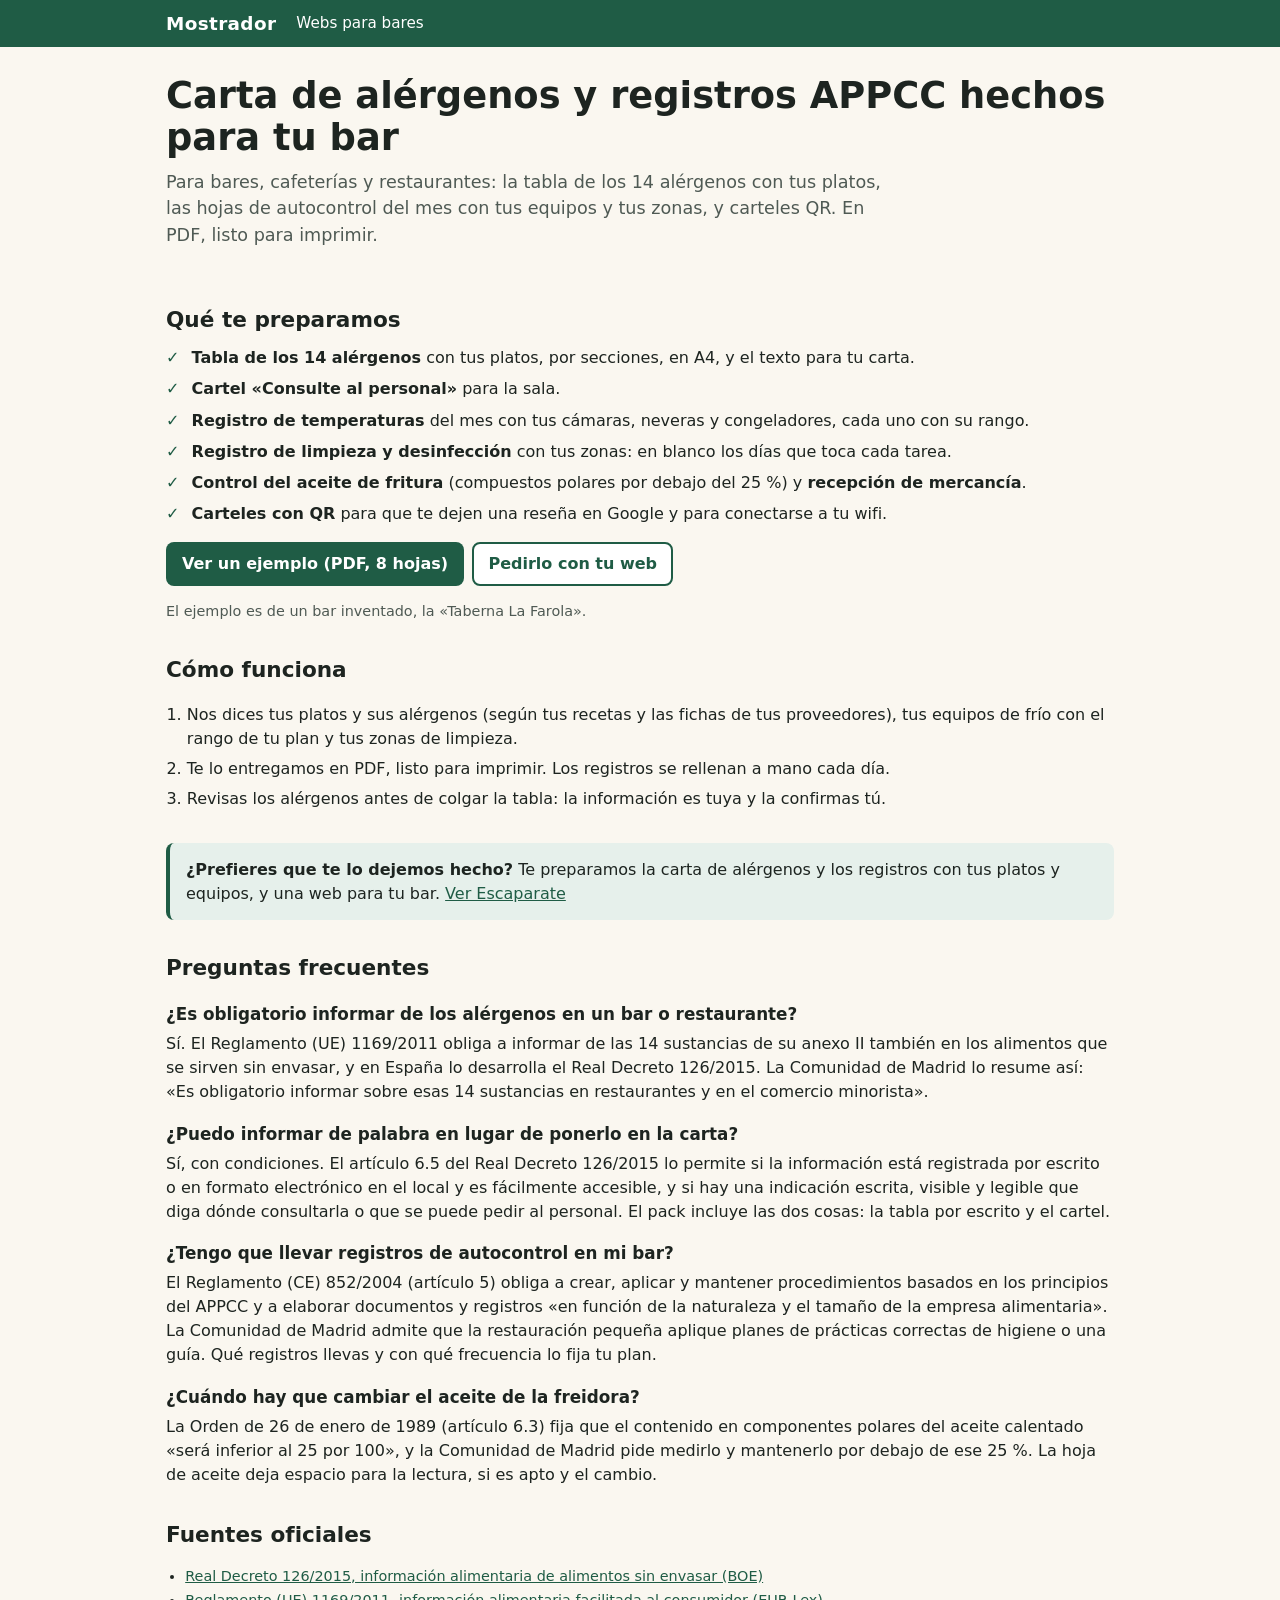
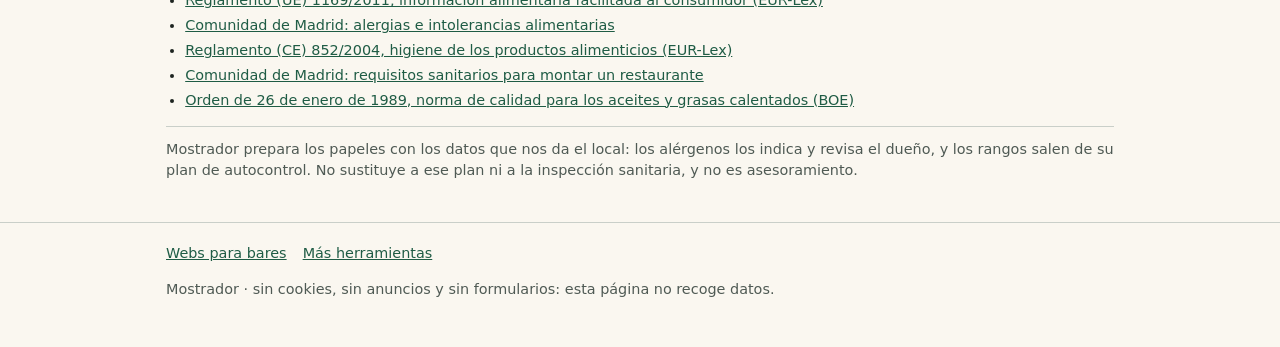
==== index.html @ e38d61e8 "Mostrador: portada pública" ====
<!doctype html>
<html lang="es"><head><meta charset="utf-8"><meta http-equiv="Content-Security-Policy" content="default-src 'none'; script-src 'self'; style-src 'self'; img-src 'self' data:; base-uri 'none'; form-action 'none'"><meta name="viewport" content="width=device-width,initial-scale=1"><meta name="robots" content="index,follow"><meta name="google-site-verification" content="yU-MmDAEv0MF0oqv6WEPJR-Wn4J0yyzl8J-dgcel0is">
<title>Carta de alérgenos y registros APPCC hechos para tu bar | Mostrador</title>
<meta name="description" content="Te preparamos con tus platos y tus equipos la tabla de los 14 alérgenos, los registros APPCC del mes y carteles QR de reseñas y wifi, listos para imprimir.">
<link rel="canonical" href="https://paniset.github.io/mostrador/"><meta property="og:type" content="website"><meta property="og:title" content="Carta de alérgenos y registros APPCC hechos para tu bar"><meta property="og:description" content="Te preparamos con tus platos y tus equipos la tabla de los 14 alérgenos, los registros APPCC del mes y carteles QR de reseñas y wifi, listos para imprimir."><meta property="og:url" content="https://paniset.github.io/mostrador/"><meta property="og:locale" content="es_ES"><meta property="og:site_name" content="Mostrador"><link rel="icon" href="./favicon.svg" type="image/svg+xml"><link rel="stylesheet" href="./estilo.css">
<script type="application/ld+json">{"@context":"https://schema.org","@type":"Service","name":"Pack Mostrador","serviceType":"Carta de alérgenos y registros de autocontrol para hostelería","areaServed":"Madrid","inLanguage":"es-ES","url":"https://paniset.github.io/mostrador/"}</script><script type="application/ld+json">{"@context":"https://schema.org","@type":"FAQPage","mainEntity":[{"@type":"Question","name":"¿Es obligatorio informar de los alérgenos en un bar o restaurante?","acceptedAnswer":{"@type":"Answer","text":"Sí. El Reglamento (UE) 1169/2011 obliga a informar de las 14 sustancias de su anexo II también en los alimentos que se sirven sin envasar, y en España lo desarrolla el Real Decreto 126/2015. La Comunidad de Madrid lo resume así: «Es obligatorio informar sobre esas 14 sustancias en restaurantes y en el comercio minorista»."}},{"@type":"Question","name":"¿Puedo informar de palabra en lugar de ponerlo en la carta?","acceptedAnswer":{"@type":"Answer","text":"Sí, con condiciones. El artículo 6.5 del Real Decreto 126/2015 lo permite si la información está registrada por escrito o en formato electrónico en el local y es fácilmente accesible, y si hay una indicación escrita, visible y legible que diga dónde consultarla o que se puede pedir al personal. El pack incluye las dos cosas: la tabla por escrito y el cartel."}},{"@type":"Question","name":"¿Tengo que llevar registros de autocontrol en mi bar?","acceptedAnswer":{"@type":"Answer","text":"El Reglamento (CE) 852/2004 (artículo 5) obliga a crear, aplicar y mantener procedimientos basados en los principios del APPCC y a elaborar documentos y registros «en función de la naturaleza y el tamaño de la empresa alimentaria». La Comunidad de Madrid admite que la restauración pequeña aplique planes de prácticas correctas de higiene o una guía. Qué registros llevas y con qué frecuencia lo fija tu plan."}},{"@type":"Question","name":"¿Cuándo hay que cambiar el aceite de la freidora?","acceptedAnswer":{"@type":"Answer","text":"La Orden de 26 de enero de 1989 (artículo 6.3) fija que el contenido en componentes polares del aceite calentado «será inferior al 25 por 100», y la Comunidad de Madrid pide medirlo y mantenerlo por debajo de ese 25 %. La hoja de aceite deja espacio para la lectura, si es apto y el cambio."}}]}</script><script type="application/ld+json">{"@context":"https://schema.org","@type":"WebSite","name":"Mostrador","url":"https://paniset.github.io/mostrador/","inLanguage":"es-ES","description":"Te preparamos con tus platos y tus equipos la tabla de los 14 alérgenos, los registros APPCC del mes y carteles QR de reseñas y wifi, listos para imprimir."}</script></head>
<body>
<a class="salto" href="#contenido">Saltar al contenido</a>
<header class="barra"><div class="env"><a class="marca" href="./">Mostrador</a><nav aria-label="Herramientas"><a href="https://paniset.github.io/escaparate/">Webs para bares</a></nav></div></header>
<main id="contenido" class="env">
<div class="cabecera"><h1>Carta de alérgenos y registros APPCC hechos para tu bar</h1><p class="lead">Para bares, cafeterías y restaurantes: la tabla de los 14 alérgenos con tus platos, las hojas de autocontrol del mes con tus equipos y tus zonas, y carteles QR. En PDF, listo para imprimir.</p></div>
<section aria-labelledby="t-incluye"><h2 id="t-incluye">Qué te preparamos</h2>
<ul class="check">
<li><strong>Tabla de los 14 alérgenos</strong> con tus platos, por secciones, en A4, y el texto para tu carta.</li>
<li><strong>Cartel «Consulte al personal»</strong> para la sala.</li>
<li><strong>Registro de temperaturas</strong> del mes con tus cámaras, neveras y congeladores, cada uno con su rango.</li>
<li><strong>Registro de limpieza y desinfección</strong> con tus zonas: en blanco los días que toca cada tarea.</li>
<li><strong>Control del aceite de fritura</strong> (compuestos polares por debajo del 25 %) y <strong>recepción de mercancía</strong>.</li>
<li><strong>Carteles con QR</strong> para que te dejen una reseña en Google y para conectarse a tu wifi.</li>
</ul>
<p class="acciones"><a class="btn" href="ejemplo-pack-mostrador.pdf">Ver un ejemplo (PDF, 8 hojas)</a><a class="btn sec" href="https://paniset.github.io/escaparate/">Pedirlo con tu web</a></p>
<p class="info">El ejemplo es de un bar inventado, la «Taberna La Farola».</p></section>
<section aria-labelledby="t-como"><h2 id="t-como">Cómo funciona</h2>
<ol class="pasos">
<li>Nos dices tus platos y sus alérgenos (según tus recetas y las fichas de tus proveedores), tus equipos de frío con el rango de tu plan y tus zonas de limpieza.</li>
<li>Te lo entregamos en PDF, listo para imprimir. Los registros se rellenan a mano cada día.</li>
<li>Revisas los alérgenos antes de colgar la tabla: la información es tuya y la confirmas tú.</li>
</ol></section>

<aside class="encargo no-imprimir" aria-label="Servicio"><p><strong>¿Prefieres que te lo dejemos hecho?</strong> Te preparamos la carta de alérgenos y los registros con tus platos y equipos, y una web para tu bar. <a href="https://paniset.github.io/escaparate/">Ver Escaparate</a></p></aside>
<section class="faq" aria-labelledby="faq-t"><h2 id="faq-t">Preguntas frecuentes</h2><h3>¿Es obligatorio informar de los alérgenos en un bar o restaurante?</h3><p>Sí. El Reglamento (UE) 1169/2011 obliga a informar de las 14 sustancias de su anexo II también en los alimentos que se sirven sin envasar, y en España lo desarrolla el Real Decreto 126/2015. La Comunidad de Madrid lo resume así: «Es obligatorio informar sobre esas 14 sustancias en restaurantes y en el comercio minorista».</p><h3>¿Puedo informar de palabra en lugar de ponerlo en la carta?</h3><p>Sí, con condiciones. El artículo 6.5 del Real Decreto 126/2015 lo permite si la información está registrada por escrito o en formato electrónico en el local y es fácilmente accesible, y si hay una indicación escrita, visible y legible que diga dónde consultarla o que se puede pedir al personal. El pack incluye las dos cosas: la tabla por escrito y el cartel.</p><h3>¿Tengo que llevar registros de autocontrol en mi bar?</h3><p>El Reglamento (CE) 852/2004 (artículo 5) obliga a crear, aplicar y mantener procedimientos basados en los principios del APPCC y a elaborar documentos y registros «en función de la naturaleza y el tamaño de la empresa alimentaria». La Comunidad de Madrid admite que la restauración pequeña aplique planes de prácticas correctas de higiene o una guía. Qué registros llevas y con qué frecuencia lo fija tu plan.</p><h3>¿Cuándo hay que cambiar el aceite de la freidora?</h3><p>La Orden de 26 de enero de 1989 (artículo 6.3) fija que el contenido en componentes polares del aceite calentado «será inferior al 25 por 100», y la Comunidad de Madrid pide medirlo y mantenerlo por debajo de ese 25 %. La hoja de aceite deja espacio para la lectura, si es apto y el cambio.</p></section>
<section aria-labelledby="fuentes-t"><h2 id="fuentes-t">Fuentes oficiales</h2><ul class="fuentes"><li><a href="https://www.boe.es/buscar/act.php?id=BOE-A-2015-2293" rel="noopener">Real Decreto 126/2015, información alimentaria de alimentos sin envasar (BOE)</a></li><li><a href="https://eur-lex.europa.eu/legal-content/ES/TXT/?uri=CELEX:32011R1169" rel="noopener">Reglamento (UE) 1169/2011, información alimentaria facilitada al consumidor (EUR-Lex)</a></li><li><a href="https://www.comunidad.madrid/servicios/salud/alergias-e-intolerancias-alimentarias" rel="noopener">Comunidad de Madrid: alergias e intolerancias alimentarias</a></li><li><a href="https://eur-lex.europa.eu/legal-content/ES/TXT/?uri=CELEX:32004R0852" rel="noopener">Reglamento (CE) 852/2004, higiene de los productos alimenticios (EUR-Lex)</a></li><li><a href="https://www.comunidad.madrid/salud/quiero-montar-restaurante-requisitos-sanitarios-debo-cumplir" rel="noopener">Comunidad de Madrid: requisitos sanitarios para montar un restaurante</a></li><li><a href="https://www.boe.es/buscar/act.php?id=BOE-A-1989-2265" rel="noopener">Orden de 26 de enero de 1989, norma de calidad para los aceites y grasas calentados (BOE)</a></li></ul></section>
<p class="aviso-legal">Mostrador prepara los papeles con los datos que nos da el local: los alérgenos los indica y revisa el dueño, y los rangos salen de su plan de autocontrol. No sustituye a ese plan ni a la inspección sanitaria, y no es asesoramiento.</p>
</main>
<footer class="pie"><div class="env"><nav aria-label="Pie"><a href="https://paniset.github.io/escaparate/">Webs para bares</a><a href="https://paniset.github.io/">Más herramientas</a></nav>
<p>Mostrador · sin cookies, sin anuncios y sin formularios: esta página no recoge datos.</p></div></footer>
</body></html>
---- estilo.css ----
:root {
  --tinta: #1d2420;
  --suave: #4f5a54;
  --verde: #1f5c45;
  --verde-claro: #e6f0eb;
  --crema: #faf7f0;
  --linea: #c9cfc9;
  --mostaza: #f2c14e;
  --rojo: #9b2c2c;
  font-family: system-ui, -apple-system, "Segoe UI", Roboto, sans-serif;
  color: var(--tinta);
  background: var(--crema);
  line-height: 1.5;
}
*, *::before, *::after { box-sizing: border-box; }
body { margin: 0; }
img, svg { max-width: 100%; }
a { color: var(--verde); }
a:focus-visible, button:focus-visible, input:focus-visible, select:focus-visible, summary:focus-visible, textarea:focus-visible { outline: 3px solid var(--mostaza); outline-offset: 2px; }
.salto { position: absolute; left: -999px; top: 0; background: #fff; padding: .5rem 1rem; z-index: 9; }
.salto:focus { left: .5rem; }
.env { max-width: 980px; margin: 0 auto; padding: 0 1rem; }

.barra { background: var(--verde); color: #fff; }
.barra .env { display: flex; flex-wrap: wrap; align-items: center; gap: .25rem 1.25rem; padding-top: .6rem; padding-bottom: .6rem; }
.marca { color: #fff; font-weight: 800; font-size: 1.15rem; text-decoration: none; letter-spacing: .02em; }
.barra nav { display: flex; flex-wrap: wrap; gap: .25rem 1rem; }
.barra nav a { color: #fff; text-decoration: none; font-size: .95rem; }
.barra nav a[aria-current="page"] { text-decoration: underline; text-underline-offset: 4px; }

.cabecera { padding: 1.75rem 0 .5rem; }
h1 { font-size: clamp(1.6rem, 4.5vw, 2.3rem); line-height: 1.15; margin: 0 0 .6rem; }
h2 { font-size: 1.35rem; margin: 2rem 0 .6rem; }
.lead { font-size: 1.1rem; color: var(--suave); max-width: 46rem; margin: 0 0 1rem; }
.mini { font-size: .9rem; color: var(--suave); margin: .5rem 0 .25rem; }

.tarjetas { display: grid; grid-template-columns: repeat(auto-fit, minmax(240px, 1fr)); gap: 1rem; margin: 1.25rem 0; }
.tarjeta { display: block; background: #fff; border: 1px solid var(--linea); border-radius: 12px; padding: 1.1rem; text-decoration: none; color: var(--tinta); }
.tarjeta:hover { border-color: var(--verde); }
.tarjeta strong { display: block; font-size: 1.1rem; color: var(--verde); margin-bottom: .3rem; }

.panel { background: #fff; border: 1px solid var(--linea); border-radius: 12px; padding: 1rem; margin: 1rem 0; }
.panel > h2:first-child { margin-top: 0; }
label { display: block; font-weight: 600; font-size: .95rem; }
input[type=text], input[type=month], input[type=password], select, textarea {
  display: block; width: 100%; margin-top: .25rem; padding: .55rem .6rem; font: inherit; font-weight: 400;
  border: 1px solid #8a948e; border-radius: 8px; background: #fff; color: var(--tinta); min-width: 0;
}
textarea { min-height: 9rem; resize: vertical; }
.fila2 { display: grid; grid-template-columns: 1fr 1fr; gap: .75rem; }
.campos { display: grid; gap: .75rem; }
fieldset { border: 1px solid var(--linea); border-radius: 10px; padding: .75rem; margin: 0 0 .75rem; min-width: 0; }
legend { font-weight: 700; padding: 0 .3rem; }
.fila-equipo, .fila-zona { display: grid; grid-template-columns: 2fr 1fr 1fr; gap: .5rem .75rem; align-items: end; }
.fila-zona { grid-template-columns: 2fr 1fr 1fr; }
.fila-equipo .ancho, .fila-zona .ancho { grid-column: span 1; }
.fila-equipo .btn-quitar, .fila-zona .btn-quitar { grid-column: 1 / -1; justify-self: start; }
.opciones { display: flex; flex-wrap: wrap; gap: .5rem 1.25rem; }
.chk { display: flex; align-items: center; gap: .4rem; font-weight: 400; cursor: pointer; }
.chk input { width: 1.15rem; height: 1.15rem; margin: 0; flex: none; }
.alergenos-check { display: grid; grid-template-columns: repeat(auto-fill, minmax(165px, 1fr)); gap: .3rem .75rem; }
.abbr { display: inline-block; min-width: 2.6em; text-align: center; font-size: .72rem; font-weight: 800; letter-spacing: .03em; background: var(--verde-claro); color: var(--verde); border-radius: 4px; padding: .05rem .2rem; }
details.trazas { margin: .6rem 0; }
details.trazas summary { cursor: pointer; color: var(--verde); font-weight: 600; }
details.trazas .alergenos-check { margin-top: .4rem; }

button, .btn { font: inherit; font-weight: 700; border: 0; border-radius: 8px; padding: .6rem 1rem; cursor: pointer; background: var(--verde); color: #fff; text-decoration: none; display: inline-block; }
button.sec, .btn.sec { background: #fff; color: var(--verde); border: 2px solid var(--verde); padding: .5rem .9rem; }
button:disabled { opacity: .5; cursor: not-allowed; }
.btn-quitar { background: transparent; color: var(--rojo); border: 1px solid var(--rojo); font-weight: 600; padding: .35rem .7rem; font-size: .9rem; }
.acciones { display: flex; flex-wrap: wrap; gap: .5rem; margin: .75rem 0; }
.errores { color: var(--rojo); margin: .5rem 0; padding-left: 1.2rem; }
.mensaje { color: var(--rojo); min-height: 1.5em; margin: .25rem 0; }
.info { color: var(--suave); font-size: .9rem; overflow-wrap: anywhere; }
.privacidad { font-size: .9rem; color: var(--suave); }

.vista { margin: 1.5rem 0; }
.vista > h2 { margin-bottom: .25rem; }
#hojas { display: grid; gap: 1.25rem; }
#hojas > * { min-width: 0; }
.vacio { color: var(--suave); font-style: italic; }
.desliza { overflow-x: auto; }

/* Hojas A4 (en pantalla, fluidas) */
.hoja { background: #fff; border: 1px solid var(--linea); box-shadow: 0 2px 8px rgba(0,0,0,.06); padding: 1rem; max-width: 210mm; width: 100%; margin: 0 auto; color: #000; }
.hoja.apaisada { max-width: 297mm; }
.hoja-cab { border-bottom: 2px solid #000; margin-bottom: .6rem; padding-bottom: .3rem; }
.hoja-cab h3 { margin: 0; font-size: 1.15rem; }
.hoja-cab p { margin: .15rem 0 0; display: flex; flex-wrap: wrap; justify-content: space-between; gap: .5rem; font-weight: 600; }
.nota-hoja, .pie-hoja, .leyenda { font-size: .8rem; margin: .5rem 0 0; }
.leyenda-lista { font-size: .72rem; columns: 2; column-gap: 1.25rem; margin: .4rem 0 0; padding-left: 1rem; }

table { border-collapse: collapse; width: 100%; }
.reg th, .reg td, .tabla-al th, .tabla-al td { border: 1px solid #555; padding: .15rem .25rem; font-size: .75rem; text-align: center; }
.reg thead th, .tabla-al thead th { background: #eef1ee; }
.reg tbody th { text-align: left; white-space: nowrap; font-weight: 600; }
.reg td { height: 1.45rem; }
.reg tr.domingo th, .reg tr.domingo td { background: #f4f4f4; }
.col-inc { width: 26%; }
.col-firma { width: 10%; }
.reg-limp .col-zona { text-align: left; min-width: 9rem; }
.reg-limp .col-frec { font-size: .65rem; min-width: 4.5rem; }
.reg-limp .col-dia { font-size: .6rem; padding: .1rem 0; min-width: 1.3rem; }
.reg-limp td.no-toca { background: #dcdcdc; }
.reg-limp td.toca { background: #fff; }
.reg-blanco { table-layout: fixed; }
.reg-blanco td { height: 1.9rem; }
.w6 { width: 6%; } .w8 { width: 8%; } .w10 { width: 10%; } .w12 { width: 12%; } .w14 { width: 14%; } .w16 { width: 16%; } .w18 { width: 18%; } .w32 { width: 32%; }

.tabla-al .col-plato { text-align: left; min-width: 9rem; }
.tabla-al thead .col-al { vertical-align: bottom; padding: .2rem .1rem; width: 2.2rem; }
.tabla-al .vertical { display: block; writing-mode: vertical-rl; transform: rotate(180deg); margin: 0 auto .25rem; font-weight: 600; font-size: .72rem; white-space: nowrap; }
.tabla-al thead .abbr { min-width: 0; font-size: .6rem; }
.tabla-al td.si { font-size: 1rem; font-weight: 800; }
.tabla-al td.trz { font-weight: 800; color: #444; }
.tabla-al tr.seccion th { background: #f5f5f5; text-align: left; font-size: .8rem; text-transform: uppercase; letter-spacing: .04em; }
.tabla-al tbody tr:nth-child(even) td { background: #fafafa; }

.cartel-aviso, .cartel-qr { text-align: center; }
.cartel-aviso { padding: 3rem 1.5rem; }
.cartel-titulo { font-size: clamp(1.3rem, 5vw, 2.1rem); font-weight: 800; margin: 0 0 1rem; line-height: 1.2; }
.cartel-texto { font-size: clamp(1.1rem, 4vw, 1.6rem); margin: 0 0 1rem; }
.cartel-sub { font-size: 1rem; margin: .75rem 0; }
.cartel-local { font-weight: 700; font-size: 1.1rem; margin: 1.25rem 0 0; }
.cartel-datos { font-size: 1.1rem; font-family: ui-monospace, Consolas, monospace; overflow-wrap: anywhere; }
.tarjeta-qr { padding: 1rem; }
.qr { display: block; width: min(100%, 320px); height: auto; margin: 0 auto; }
.cartel-qr.mesa { display: grid; grid-template-columns: 1fr 1fr; gap: 0; padding: 0; }
.cartel-qr.mesa .tarjeta-qr { border: 1px dashed #999; padding: .75rem .5rem; }
.cartel-qr.mesa .cartel-titulo { font-size: 1rem; margin-bottom: .5rem; }
.cartel-qr.mesa .qr { width: min(100%, 150px); }
.cartel-qr.mesa .cartel-sub, .cartel-qr.mesa .cartel-datos, .cartel-qr.mesa .cartel-local { font-size: .78rem; margin: .4rem 0 0; }

.texto-carta { margin-top: 1rem; }

.encargo { background: var(--verde-claro); border-left: 4px solid var(--verde); border-radius: 8px; padding: .9rem 1rem; margin: 2rem 0; }
.encargo p { margin: 0; }
.aviso-legal { font-size: .9rem; color: var(--suave); border-top: 1px solid var(--linea); padding-top: .75rem; }
.faq h3 { font-size: 1.05rem; margin: 1.1rem 0 .3rem; }
.faq p { margin: 0 0 .5rem; }
.fuentes { font-size: .9rem; padding-left: 1.2rem; }
.fuentes li { margin: .2rem 0; overflow-wrap: anywhere; }
.pie { border-top: 1px solid var(--linea); margin-top: 2.5rem; padding: 1.25rem 0 2rem; font-size: .9rem; color: var(--suave); }
.pie nav { display: flex; flex-wrap: wrap; gap: .4rem 1rem; margin-bottom: .5rem; }

@media (max-width: 600px) {
  .fila2, .fila-equipo, .fila-zona { grid-template-columns: 1fr 1fr; }
  .fila-equipo .ancho, .fila-zona .ancho { grid-column: 1 / -1; }
  .alergenos-check { grid-template-columns: 1fr 1fr; }
  .hoja { padding: .6rem; }
  .leyenda-lista { columns: 1; }
  .cartel-qr.mesa .qr { width: min(100%, 120px); }
}

/* Impresión: solo las hojas, en A4 */
@page { size: A4; margin: 10mm; }
@page apaisada { size: A4 landscape; margin: 8mm; }
@media print {
  :root { background: #fff; }
  body > *:not(main), .no-imprimir, main > *:not(.vista), .vista > *:not(#hojas) { display: none !important; }
  main.env { max-width: none; padding: 0; }
  .vista { margin: 0; }
  #hojas { display: block; }
  .hoja { border: 0; box-shadow: none; padding: 0; max-width: none; margin: 0; break-after: page; }
  .hoja:last-child { break-after: auto; }
  .hoja.apaisada { page: apaisada; }
  .desliza { overflow: visible; }
  .reg th, .reg td, .tabla-al th, .tabla-al td { border-color: #000; }
  .hoja-temp .reg td { height: 6.4mm; }
  .hoja-temp .reg th, .hoja-temp .reg td { font-size: 8pt; }
  .reg-limp td { height: 9mm; }
  .reg-blanco td { height: 8.5mm; }
  .hoja-recep .reg-blanco td { height: 9mm; }
  .tabla-al tr { break-inside: avoid; }
  .tabla-al thead { display: table-header-group; }
  .cartel-aviso { padding-top: 60mm; }
  .cartel-aviso .cartel-titulo { font-size: 30pt; }
  .cartel-aviso .cartel-texto { font-size: 22pt; }
  .cartel-aviso .cartel-sub { font-size: 14pt; }
  .cartel-qr:not(.mesa) { padding-top: 15mm; }
  .cartel-qr:not(.mesa) .cartel-titulo { font-size: 28pt; }
  .cartel-qr:not(.mesa) .qr { width: 120mm; }
  .cartel-qr:not(.mesa) .cartel-sub, .cartel-qr:not(.mesa) .cartel-datos { font-size: 16pt; }
  .cartel-qr:not(.mesa) .cartel-local { font-size: 18pt; }
  .cartel-qr.mesa .tarjeta-qr { height: 138mm; display: flex; flex-direction: column; justify-content: center; }
  .cartel-qr.mesa .qr { width: 55mm; }
  .cartel-qr.mesa .cartel-titulo { font-size: 14pt; }
  .cartel-qr.mesa .cartel-sub, .cartel-qr.mesa .cartel-datos, .cartel-qr.mesa .cartel-local { font-size: 10pt; }
  .tabla-al td.si { -webkit-print-color-adjust: exact; print-color-adjust: exact; }
  .reg-limp td.no-toca, .reg thead th, .tabla-al thead th, .abbr { -webkit-print-color-adjust: exact; print-color-adjust: exact; }
}

/* Portada pública */
.check { list-style: none; padding: 0; margin: .5rem 0 1rem; }
.check li { position: relative; padding-left: 1.6rem; margin: .45rem 0; }
.check li::before { content: "✓"; position: absolute; left: 0; color: var(--verde); font-weight: 800; }
.pasos { padding-left: 1.3rem; }
.pasos li { margin: .4rem 0; }
@media print { .check li, .pasos li { break-inside: avoid; } }
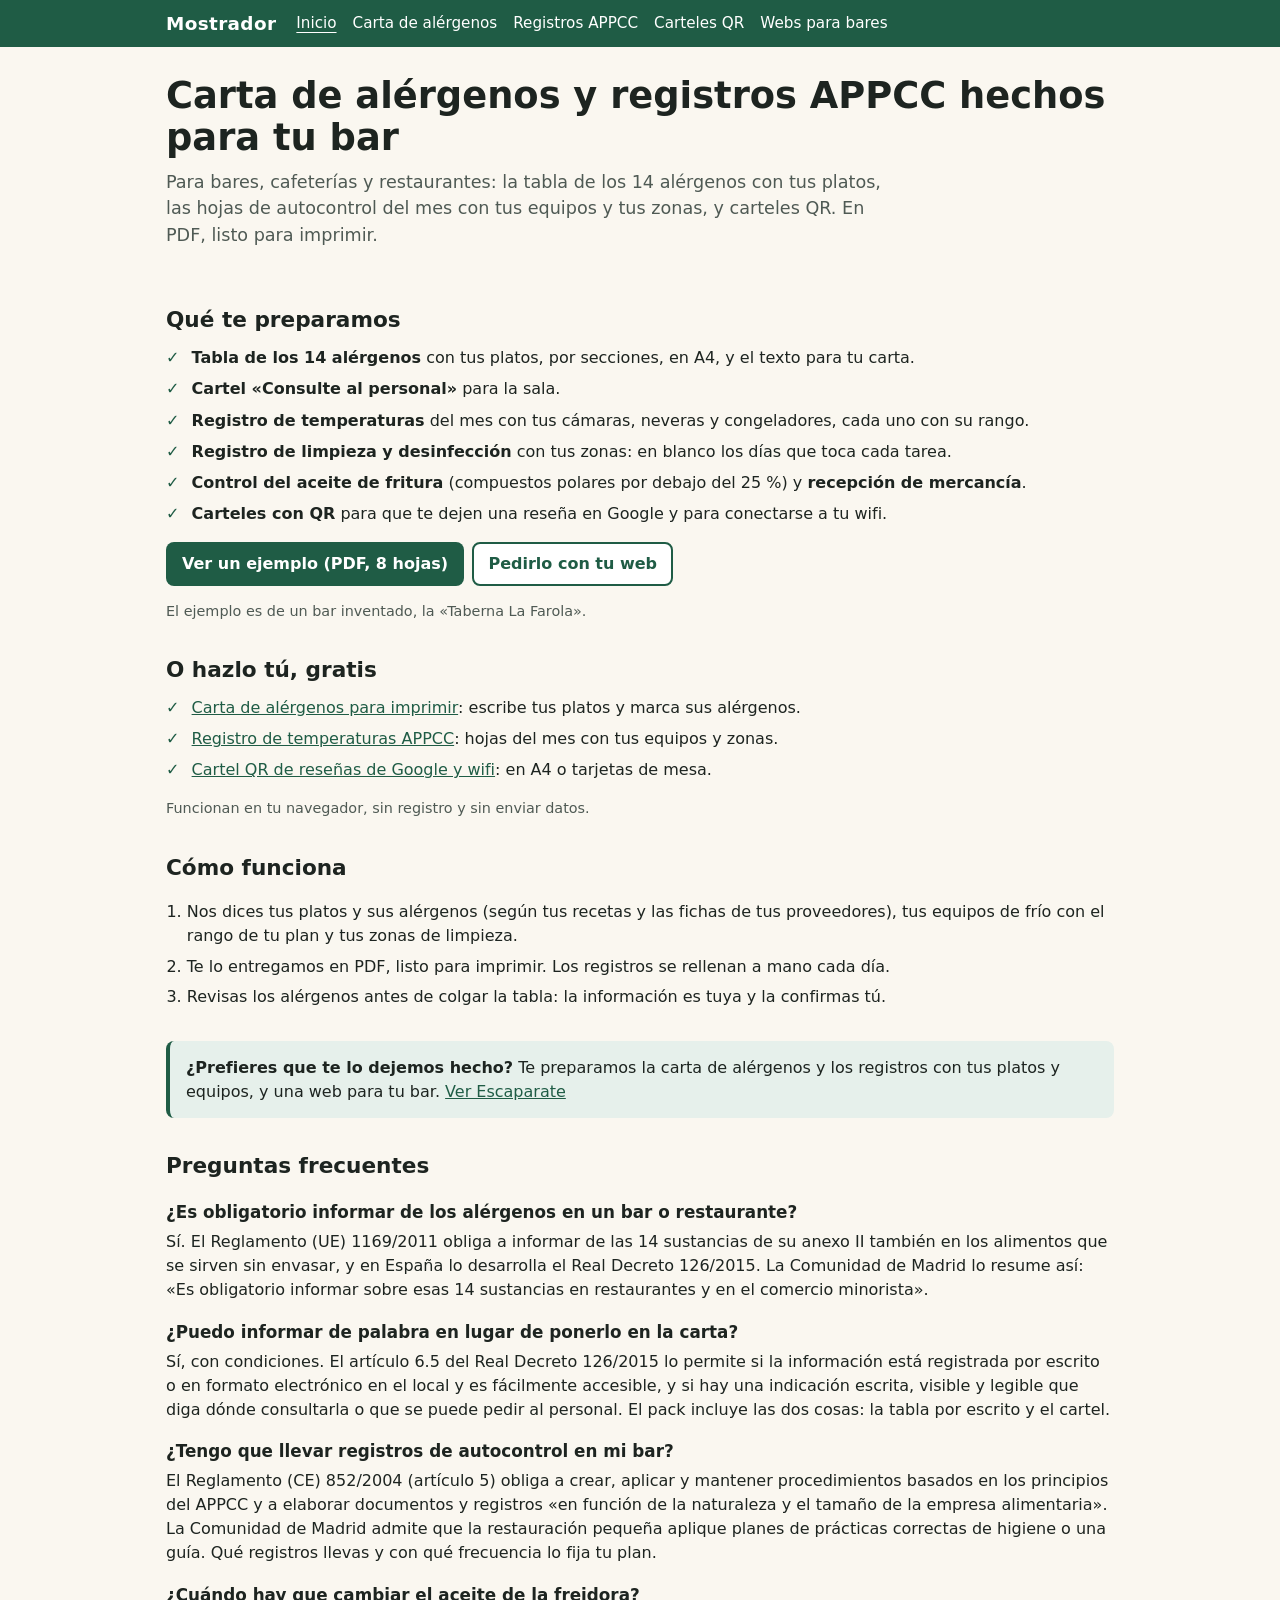
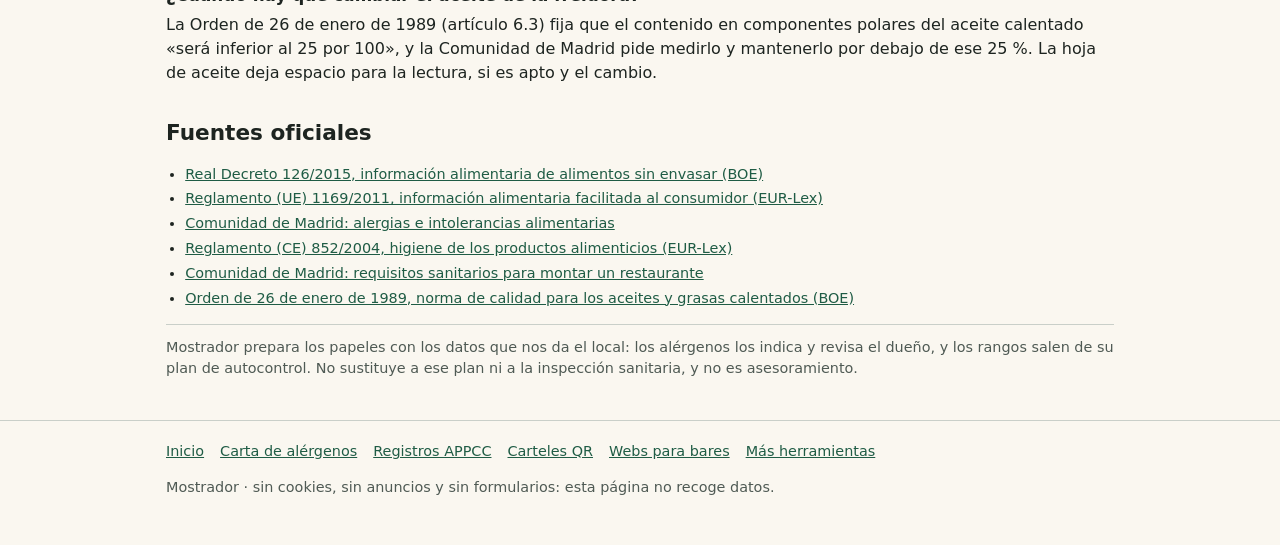
==== commit 441604b3: "Mostrador: herramientas gratuitas publicadas e indexables" ====
--- a/index.html
+++ b/index.html
@@ -6,7 +6,7 @@
 <script type="application/ld+json">{"@context":"https://schema.org","@type":"Service","name":"Pack Mostrador","serviceType":"Carta de alérgenos y registros de autocontrol para hostelería","areaServed":"Madrid","inLanguage":"es-ES","url":"https://paniset.github.io/mostrador/"}</script><script type="application/ld+json">{"@context":"https://schema.org","@type":"FAQPage","mainEntity":[{"@type":"Question","name":"¿Es obligatorio informar de los alérgenos en un bar o restaurante?","acceptedAnswer":{"@type":"Answer","text":"Sí. El Reglamento (UE) 1169/2011 obliga a informar de las 14 sustancias de su anexo II también en los alimentos que se sirven sin envasar, y en España lo desarrolla el Real Decreto 126/2015. La Comunidad de Madrid lo resume así: «Es obligatorio informar sobre esas 14 sustancias en restaurantes y en el comercio minorista»."}},{"@type":"Question","name":"¿Puedo informar de palabra en lugar de ponerlo en la carta?","acceptedAnswer":{"@type":"Answer","text":"Sí, con condiciones. El artículo 6.5 del Real Decreto 126/2015 lo permite si la información está registrada por escrito o en formato electrónico en el local y es fácilmente accesible, y si hay una indicación escrita, visible y legible que diga dónde consultarla o que se puede pedir al personal. El pack incluye las dos cosas: la tabla por escrito y el cartel."}},{"@type":"Question","name":"¿Tengo que llevar registros de autocontrol en mi bar?","acceptedAnswer":{"@type":"Answer","text":"El Reglamento (CE) 852/2004 (artículo 5) obliga a crear, aplicar y mantener procedimientos basados en los principios del APPCC y a elaborar documentos y registros «en función de la naturaleza y el tamaño de la empresa alimentaria». La Comunidad de Madrid admite que la restauración pequeña aplique planes de prácticas correctas de higiene o una guía. Qué registros llevas y con qué frecuencia lo fija tu plan."}},{"@type":"Question","name":"¿Cuándo hay que cambiar el aceite de la freidora?","acceptedAnswer":{"@type":"Answer","text":"La Orden de 26 de enero de 1989 (artículo 6.3) fija que el contenido en componentes polares del aceite calentado «será inferior al 25 por 100», y la Comunidad de Madrid pide medirlo y mantenerlo por debajo de ese 25 %. La hoja de aceite deja espacio para la lectura, si es apto y el cambio."}}]}</script><script type="application/ld+json">{"@context":"https://schema.org","@type":"WebSite","name":"Mostrador","url":"https://paniset.github.io/mostrador/","inLanguage":"es-ES","description":"Te preparamos con tus platos y tus equipos la tabla de los 14 alérgenos, los registros APPCC del mes y carteles QR de reseñas y wifi, listos para imprimir."}</script></head>
 <body>
 <a class="salto" href="#contenido">Saltar al contenido</a>
-<header class="barra"><div class="env"><a class="marca" href="./">Mostrador</a><nav aria-label="Herramientas"><a href="https://paniset.github.io/escaparate/">Webs para bares</a></nav></div></header>
+<header class="barra"><div class="env"><a class="marca" href="./">Mostrador</a><nav aria-label="Herramientas"><a href="./" aria-current="page">Inicio</a><a href="./carta-alergenos">Carta de alérgenos</a><a href="./registro-temperaturas-appcc">Registros APPCC</a><a href="./cartel-qr-resenas-google">Carteles QR</a><a href="https://paniset.github.io/escaparate/">Webs para bares</a></nav></div></header>
 <main id="contenido" class="env">
 <div class="cabecera"><h1>Carta de alérgenos y registros APPCC hechos para tu bar</h1><p class="lead">Para bares, cafeterías y restaurantes: la tabla de los 14 alérgenos con tus platos, las hojas de autocontrol del mes con tus equipos y tus zonas, y carteles QR. En PDF, listo para imprimir.</p></div>
 <section aria-labelledby="t-incluye"><h2 id="t-incluye">Qué te preparamos</h2>
@@ -20,6 +20,13 @@
 </ul>
 <p class="acciones"><a class="btn" href="ejemplo-pack-mostrador.pdf">Ver un ejemplo (PDF, 8 hojas)</a><a class="btn sec" href="https://paniset.github.io/escaparate/">Pedirlo con tu web</a></p>
 <p class="info">El ejemplo es de un bar inventado, la «Taberna La Farola».</p></section>
+<section aria-labelledby="t-gratis"><h2 id="t-gratis">O hazlo tú, gratis</h2>
+<ul class="check">
+<li><a href="./carta-alergenos">Carta de alérgenos para imprimir</a>: escribe tus platos y marca sus alérgenos.</li>
+<li><a href="./registro-temperaturas-appcc">Registro de temperaturas APPCC</a>: hojas del mes con tus equipos y zonas.</li>
+<li><a href="./cartel-qr-resenas-google">Cartel QR de reseñas de Google y wifi</a>: en A4 o tarjetas de mesa.</li>
+</ul>
+<p class="info">Funcionan en tu navegador, sin registro y sin enviar datos.</p></section>
 <section aria-labelledby="t-como"><h2 id="t-como">Cómo funciona</h2>
 <ol class="pasos">
 <li>Nos dices tus platos y sus alérgenos (según tus recetas y las fichas de tus proveedores), tus equipos de frío con el rango de tu plan y tus zonas de limpieza.</li>
@@ -32,6 +39,6 @@
 <section aria-labelledby="fuentes-t"><h2 id="fuentes-t">Fuentes oficiales</h2><ul class="fuentes"><li><a href="https://www.boe.es/buscar/act.php?id=BOE-A-2015-2293" rel="noopener">Real Decreto 126/2015, información alimentaria de alimentos sin envasar (BOE)</a></li><li><a href="https://eur-lex.europa.eu/legal-content/ES/TXT/?uri=CELEX:32011R1169" rel="noopener">Reglamento (UE) 1169/2011, información alimentaria facilitada al consumidor (EUR-Lex)</a></li><li><a href="https://www.comunidad.madrid/servicios/salud/alergias-e-intolerancias-alimentarias" rel="noopener">Comunidad de Madrid: alergias e intolerancias alimentarias</a></li><li><a href="https://eur-lex.europa.eu/legal-content/ES/TXT/?uri=CELEX:32004R0852" rel="noopener">Reglamento (CE) 852/2004, higiene de los productos alimenticios (EUR-Lex)</a></li><li><a href="https://www.comunidad.madrid/salud/quiero-montar-restaurante-requisitos-sanitarios-debo-cumplir" rel="noopener">Comunidad de Madrid: requisitos sanitarios para montar un restaurante</a></li><li><a href="https://www.boe.es/buscar/act.php?id=BOE-A-1989-2265" rel="noopener">Orden de 26 de enero de 1989, norma de calidad para los aceites y grasas calentados (BOE)</a></li></ul></section>
 <p class="aviso-legal">Mostrador prepara los papeles con los datos que nos da el local: los alérgenos los indica y revisa el dueño, y los rangos salen de su plan de autocontrol. No sustituye a ese plan ni a la inspección sanitaria, y no es asesoramiento.</p>
 </main>
-<footer class="pie"><div class="env"><nav aria-label="Pie"><a href="https://paniset.github.io/escaparate/">Webs para bares</a><a href="https://paniset.github.io/">Más herramientas</a></nav>
+<footer class="pie"><div class="env"><nav aria-label="Pie"><a href="./" aria-current="page">Inicio</a><a href="./carta-alergenos">Carta de alérgenos</a><a href="./registro-temperaturas-appcc">Registros APPCC</a><a href="./cartel-qr-resenas-google">Carteles QR</a><a href="https://paniset.github.io/escaparate/">Webs para bares</a><a href="https://paniset.github.io/">Más herramientas</a></nav>
 <p>Mostrador · sin cookies, sin anuncios y sin formularios: esta página no recoge datos.</p></div></footer>
 </body></html>
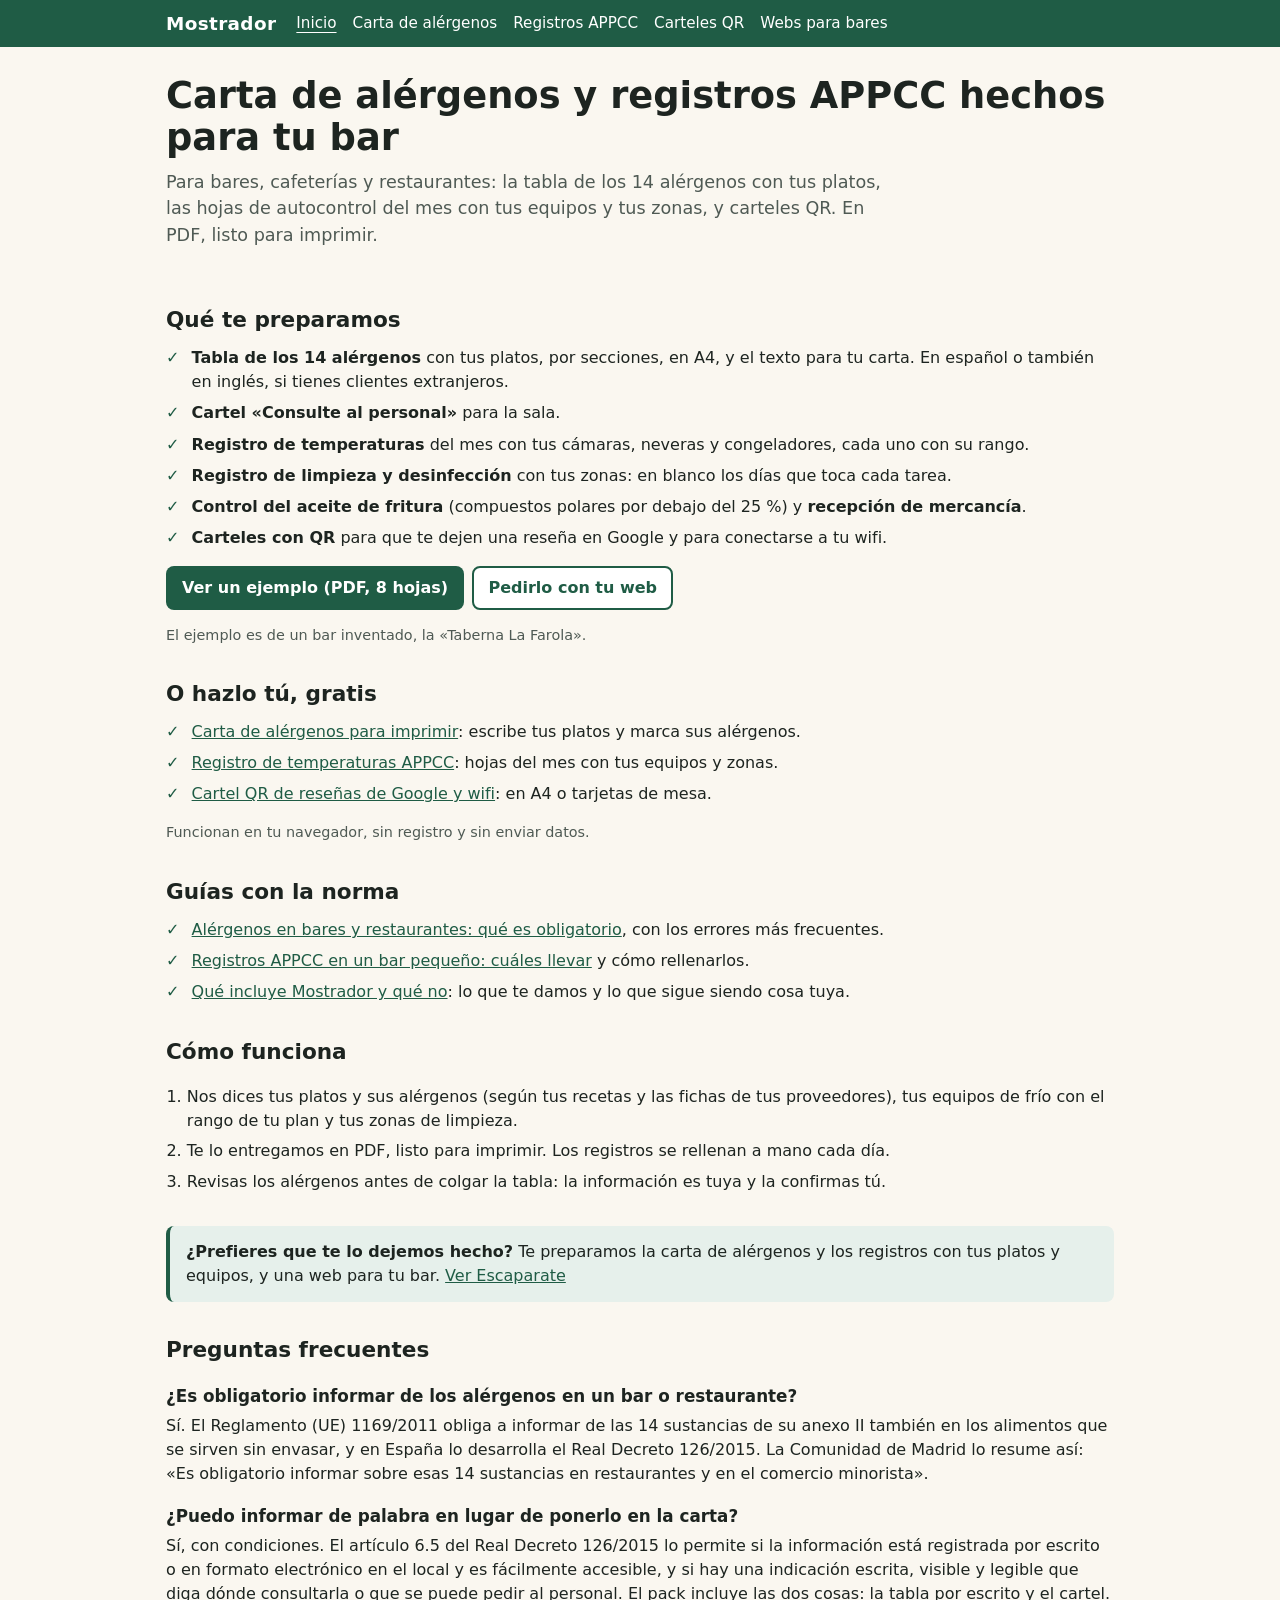
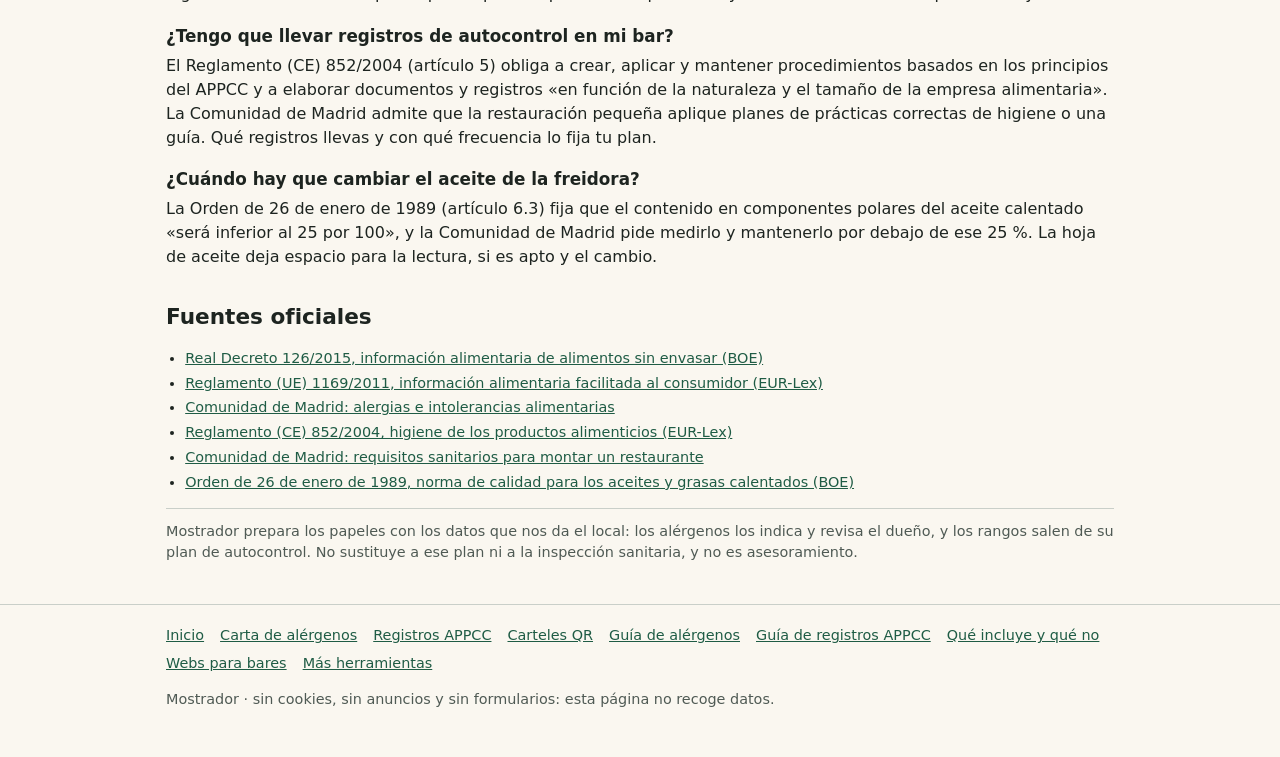
==== commit ea6e4d69: "Guías de alérgenos y APPCC, «Qué incluye» y tabla de alérgenos también en inglés" ====
--- a/index.html
+++ b/index.html
@@ -11,7 +11,7 @@
 <div class="cabecera"><h1>Carta de alérgenos y registros APPCC hechos para tu bar</h1><p class="lead">Para bares, cafeterías y restaurantes: la tabla de los 14 alérgenos con tus platos, las hojas de autocontrol del mes con tus equipos y tus zonas, y carteles QR. En PDF, listo para imprimir.</p></div>
 <section aria-labelledby="t-incluye"><h2 id="t-incluye">Qué te preparamos</h2>
 <ul class="check">
-<li><strong>Tabla de los 14 alérgenos</strong> con tus platos, por secciones, en A4, y el texto para tu carta.</li>
+<li><strong>Tabla de los 14 alérgenos</strong> con tus platos, por secciones, en A4, y el texto para tu carta. En español o también en inglés, si tienes clientes extranjeros.</li>
 <li><strong>Cartel «Consulte al personal»</strong> para la sala.</li>
 <li><strong>Registro de temperaturas</strong> del mes con tus cámaras, neveras y congeladores, cada uno con su rango.</li>
 <li><strong>Registro de limpieza y desinfección</strong> con tus zonas: en blanco los días que toca cada tarea.</li>
@@ -27,6 +27,12 @@
 <li><a href="./cartel-qr-resenas-google">Cartel QR de reseñas de Google y wifi</a>: en A4 o tarjetas de mesa.</li>
 </ul>
 <p class="info">Funcionan en tu navegador, sin registro y sin enviar datos.</p></section>
+<section aria-labelledby="t-guias"><h2 id="t-guias">Guías con la norma</h2>
+<ul class="check">
+<li><a href="./alergenos-obligatorios-bar-restaurante">Alérgenos en bares y restaurantes: qué es obligatorio</a>, con los errores más frecuentes.</li>
+<li><a href="./registros-appcc-bar-pequeno">Registros APPCC en un bar pequeño: cuáles llevar</a> y cómo rellenarlos.</li>
+<li><a href="./que-incluye">Qué incluye Mostrador y qué no</a>: lo que te damos y lo que sigue siendo cosa tuya.</li>
+</ul></section>
 <section aria-labelledby="t-como"><h2 id="t-como">Cómo funciona</h2>
 <ol class="pasos">
 <li>Nos dices tus platos y sus alérgenos (según tus recetas y las fichas de tus proveedores), tus equipos de frío con el rango de tu plan y tus zonas de limpieza.</li>
@@ -39,6 +45,6 @@
 <section aria-labelledby="fuentes-t"><h2 id="fuentes-t">Fuentes oficiales</h2><ul class="fuentes"><li><a href="https://www.boe.es/buscar/act.php?id=BOE-A-2015-2293" rel="noopener">Real Decreto 126/2015, información alimentaria de alimentos sin envasar (BOE)</a></li><li><a href="https://eur-lex.europa.eu/legal-content/ES/TXT/?uri=CELEX:32011R1169" rel="noopener">Reglamento (UE) 1169/2011, información alimentaria facilitada al consumidor (EUR-Lex)</a></li><li><a href="https://www.comunidad.madrid/servicios/salud/alergias-e-intolerancias-alimentarias" rel="noopener">Comunidad de Madrid: alergias e intolerancias alimentarias</a></li><li><a href="https://eur-lex.europa.eu/legal-content/ES/TXT/?uri=CELEX:32004R0852" rel="noopener">Reglamento (CE) 852/2004, higiene de los productos alimenticios (EUR-Lex)</a></li><li><a href="https://www.comunidad.madrid/salud/quiero-montar-restaurante-requisitos-sanitarios-debo-cumplir" rel="noopener">Comunidad de Madrid: requisitos sanitarios para montar un restaurante</a></li><li><a href="https://www.boe.es/buscar/act.php?id=BOE-A-1989-2265" rel="noopener">Orden de 26 de enero de 1989, norma de calidad para los aceites y grasas calentados (BOE)</a></li></ul></section>
 <p class="aviso-legal">Mostrador prepara los papeles con los datos que nos da el local: los alérgenos los indica y revisa el dueño, y los rangos salen de su plan de autocontrol. No sustituye a ese plan ni a la inspección sanitaria, y no es asesoramiento.</p>
 </main>
-<footer class="pie"><div class="env"><nav aria-label="Pie"><a href="./" aria-current="page">Inicio</a><a href="./carta-alergenos">Carta de alérgenos</a><a href="./registro-temperaturas-appcc">Registros APPCC</a><a href="./cartel-qr-resenas-google">Carteles QR</a><a href="https://paniset.github.io/escaparate/">Webs para bares</a><a href="https://paniset.github.io/">Más herramientas</a></nav>
+<footer class="pie"><div class="env"><nav aria-label="Pie"><a href="./" aria-current="page">Inicio</a><a href="./carta-alergenos">Carta de alérgenos</a><a href="./registro-temperaturas-appcc">Registros APPCC</a><a href="./cartel-qr-resenas-google">Carteles QR</a><a href="./alergenos-obligatorios-bar-restaurante">Guía de alérgenos</a><a href="./registros-appcc-bar-pequeno">Guía de registros APPCC</a><a href="./que-incluye">Qué incluye y qué no</a><a href="https://paniset.github.io/escaparate/">Webs para bares</a><a href="https://paniset.github.io/">Más herramientas</a></nav>
 <p>Mostrador · sin cookies, sin anuncios y sin formularios: esta página no recoge datos.</p></div></footer>
 </body></html>
--- a/estilo.css
+++ b/estilo.css
@@ -197,3 +197,17 @@
 .pasos { padding-left: 1.3rem; }
 .pasos li { margin: .4rem 0; }
 @media print { .check li, .pasos li { break-inside: avoid; } }
+
+/* Versión bilingüe (español e inglés) */
+.leyenda-lista .en { color: #444; font-style: italic; }
+.cartel-en { border-top: 1px solid #000; margin-top: 1.5rem; padding-top: 1rem; }
+
+/* Guías y «Qué incluye» */
+.cruz { list-style: none; padding: 0; margin: .5rem 0 1rem; }
+.cruz li { position: relative; padding-left: 1.6rem; margin: .45rem 0; }
+.cruz li::before { content: "✗"; position: absolute; left: 0; color: var(--rojo); font-weight: 800; }
+.dos-col { display: grid; grid-template-columns: repeat(auto-fit, minmax(280px, 1fr)); gap: 0 2rem; }
+.tabla-guia { width: 100%; border-collapse: collapse; background: #fff; font-size: .95rem; }
+.tabla-guia th, .tabla-guia td { border: 1px solid var(--linea); padding: .5rem .6rem; text-align: left; vertical-align: top; }
+.tabla-guia thead th { background: var(--verde-claro); }
+.guia-cta { background: var(--verde-claro); border-radius: 10px; padding: .6rem .9rem; }
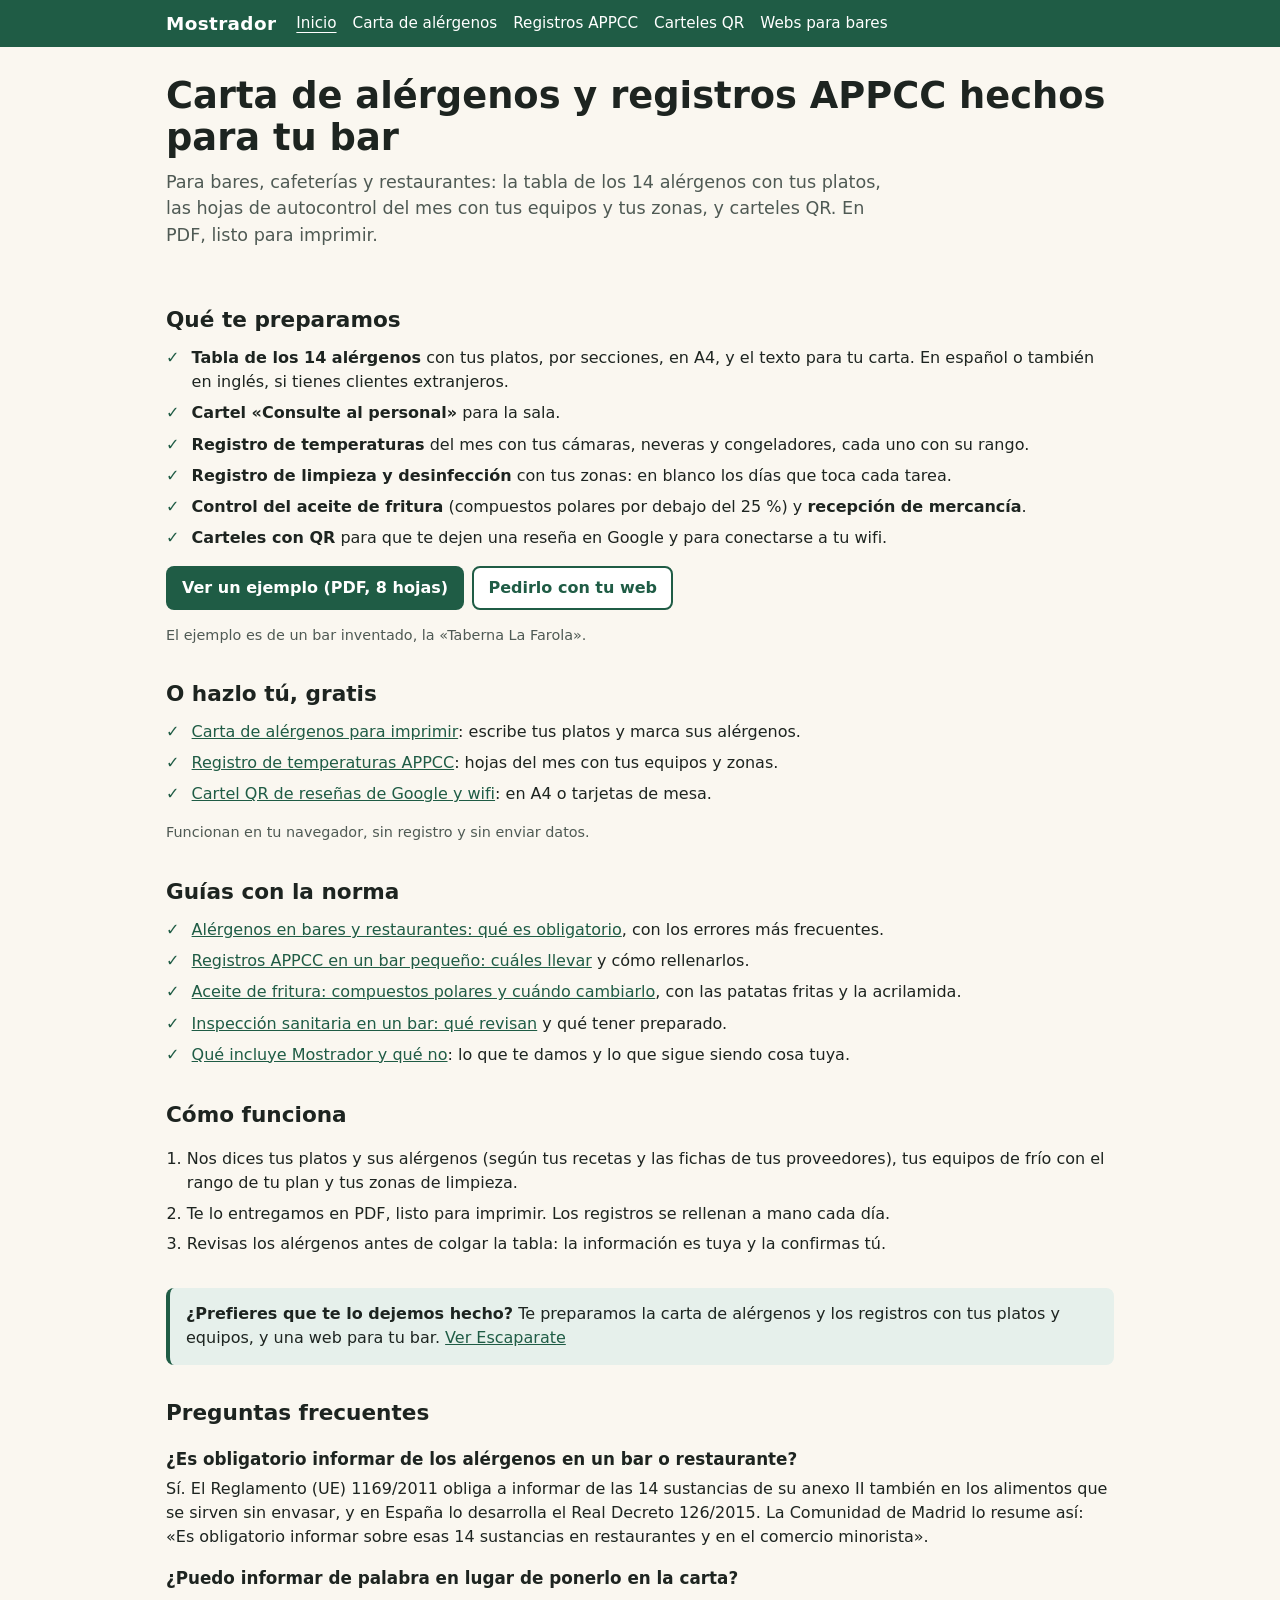
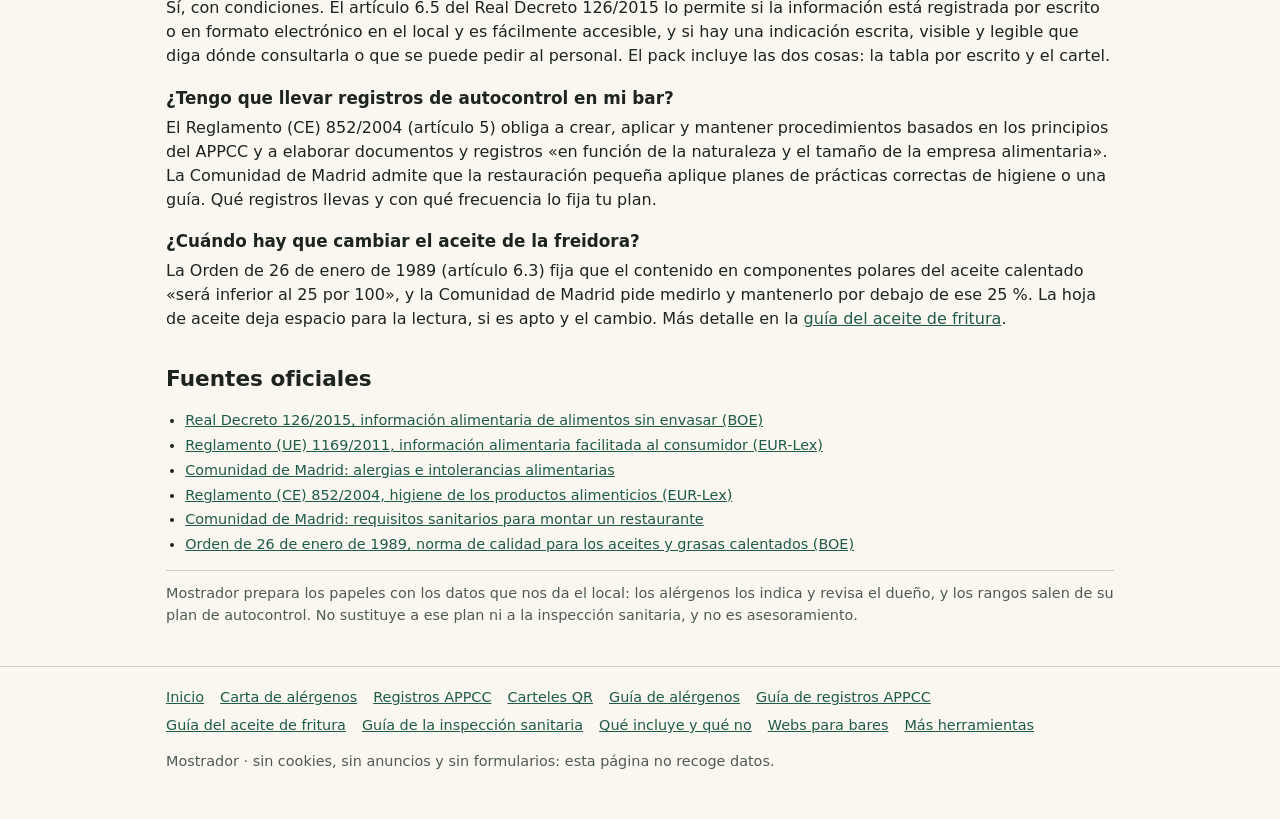
==== commit 9b401a80: "Modo sin conexión (service worker) y guías del aceite de fritura y de la inspección sanitaria" ====
--- a/index.html
+++ b/index.html
@@ -3,7 +3,7 @@
 <title>Carta de alérgenos y registros APPCC hechos para tu bar | Mostrador</title>
 <meta name="description" content="Te preparamos con tus platos y tus equipos la tabla de los 14 alérgenos, los registros APPCC del mes y carteles QR de reseñas y wifi, listos para imprimir.">
 <link rel="canonical" href="https://paniset.github.io/mostrador/"><meta property="og:type" content="website"><meta property="og:title" content="Carta de alérgenos y registros APPCC hechos para tu bar"><meta property="og:description" content="Te preparamos con tus platos y tus equipos la tabla de los 14 alérgenos, los registros APPCC del mes y carteles QR de reseñas y wifi, listos para imprimir."><meta property="og:url" content="https://paniset.github.io/mostrador/"><meta property="og:locale" content="es_ES"><meta property="og:site_name" content="Mostrador"><link rel="icon" href="./favicon.svg" type="image/svg+xml"><link rel="stylesheet" href="./estilo.css">
-<script type="application/ld+json">{"@context":"https://schema.org","@type":"Service","name":"Pack Mostrador","serviceType":"Carta de alérgenos y registros de autocontrol para hostelería","areaServed":"Madrid","inLanguage":"es-ES","url":"https://paniset.github.io/mostrador/"}</script><script type="application/ld+json">{"@context":"https://schema.org","@type":"FAQPage","mainEntity":[{"@type":"Question","name":"¿Es obligatorio informar de los alérgenos en un bar o restaurante?","acceptedAnswer":{"@type":"Answer","text":"Sí. El Reglamento (UE) 1169/2011 obliga a informar de las 14 sustancias de su anexo II también en los alimentos que se sirven sin envasar, y en España lo desarrolla el Real Decreto 126/2015. La Comunidad de Madrid lo resume así: «Es obligatorio informar sobre esas 14 sustancias en restaurantes y en el comercio minorista»."}},{"@type":"Question","name":"¿Puedo informar de palabra en lugar de ponerlo en la carta?","acceptedAnswer":{"@type":"Answer","text":"Sí, con condiciones. El artículo 6.5 del Real Decreto 126/2015 lo permite si la información está registrada por escrito o en formato electrónico en el local y es fácilmente accesible, y si hay una indicación escrita, visible y legible que diga dónde consultarla o que se puede pedir al personal. El pack incluye las dos cosas: la tabla por escrito y el cartel."}},{"@type":"Question","name":"¿Tengo que llevar registros de autocontrol en mi bar?","acceptedAnswer":{"@type":"Answer","text":"El Reglamento (CE) 852/2004 (artículo 5) obliga a crear, aplicar y mantener procedimientos basados en los principios del APPCC y a elaborar documentos y registros «en función de la naturaleza y el tamaño de la empresa alimentaria». La Comunidad de Madrid admite que la restauración pequeña aplique planes de prácticas correctas de higiene o una guía. Qué registros llevas y con qué frecuencia lo fija tu plan."}},{"@type":"Question","name":"¿Cuándo hay que cambiar el aceite de la freidora?","acceptedAnswer":{"@type":"Answer","text":"La Orden de 26 de enero de 1989 (artículo 6.3) fija que el contenido en componentes polares del aceite calentado «será inferior al 25 por 100», y la Comunidad de Madrid pide medirlo y mantenerlo por debajo de ese 25 %. La hoja de aceite deja espacio para la lectura, si es apto y el cambio."}}]}</script><script type="application/ld+json">{"@context":"https://schema.org","@type":"WebSite","name":"Mostrador","url":"https://paniset.github.io/mostrador/","inLanguage":"es-ES","description":"Te preparamos con tus platos y tus equipos la tabla de los 14 alérgenos, los registros APPCC del mes y carteles QR de reseñas y wifi, listos para imprimir."}</script></head>
+<script type="application/ld+json">{"@context":"https://schema.org","@type":"Service","name":"Pack Mostrador","serviceType":"Carta de alérgenos y registros de autocontrol para hostelería","areaServed":"Madrid","inLanguage":"es-ES","url":"https://paniset.github.io/mostrador/"}</script><script type="application/ld+json">{"@context":"https://schema.org","@type":"FAQPage","mainEntity":[{"@type":"Question","name":"¿Es obligatorio informar de los alérgenos en un bar o restaurante?","acceptedAnswer":{"@type":"Answer","text":"Sí. El Reglamento (UE) 1169/2011 obliga a informar de las 14 sustancias de su anexo II también en los alimentos que se sirven sin envasar, y en España lo desarrolla el Real Decreto 126/2015. La Comunidad de Madrid lo resume así: «Es obligatorio informar sobre esas 14 sustancias en restaurantes y en el comercio minorista»."}},{"@type":"Question","name":"¿Puedo informar de palabra en lugar de ponerlo en la carta?","acceptedAnswer":{"@type":"Answer","text":"Sí, con condiciones. El artículo 6.5 del Real Decreto 126/2015 lo permite si la información está registrada por escrito o en formato electrónico en el local y es fácilmente accesible, y si hay una indicación escrita, visible y legible que diga dónde consultarla o que se puede pedir al personal. El pack incluye las dos cosas: la tabla por escrito y el cartel."}},{"@type":"Question","name":"¿Tengo que llevar registros de autocontrol en mi bar?","acceptedAnswer":{"@type":"Answer","text":"El Reglamento (CE) 852/2004 (artículo 5) obliga a crear, aplicar y mantener procedimientos basados en los principios del APPCC y a elaborar documentos y registros «en función de la naturaleza y el tamaño de la empresa alimentaria». La Comunidad de Madrid admite que la restauración pequeña aplique planes de prácticas correctas de higiene o una guía. Qué registros llevas y con qué frecuencia lo fija tu plan."}},{"@type":"Question","name":"¿Cuándo hay que cambiar el aceite de la freidora?","acceptedAnswer":{"@type":"Answer","text":"La Orden de 26 de enero de 1989 (artículo 6.3) fija que el contenido en componentes polares del aceite calentado «será inferior al 25 por 100», y la Comunidad de Madrid pide medirlo y mantenerlo por debajo de ese 25 %. La hoja de aceite deja espacio para la lectura, si es apto y el cambio. Más detalle en la guía del aceite de fritura."}}]}</script><script type="application/ld+json">{"@context":"https://schema.org","@type":"WebSite","name":"Mostrador","url":"https://paniset.github.io/mostrador/","inLanguage":"es-ES","description":"Te preparamos con tus platos y tus equipos la tabla de los 14 alérgenos, los registros APPCC del mes y carteles QR de reseñas y wifi, listos para imprimir."}</script></head>
 <body>
 <a class="salto" href="#contenido">Saltar al contenido</a>
 <header class="barra"><div class="env"><a class="marca" href="./">Mostrador</a><nav aria-label="Herramientas"><a href="./" aria-current="page">Inicio</a><a href="./carta-alergenos">Carta de alérgenos</a><a href="./registro-temperaturas-appcc">Registros APPCC</a><a href="./cartel-qr-resenas-google">Carteles QR</a><a href="https://paniset.github.io/escaparate/">Webs para bares</a></nav></div></header>
@@ -31,6 +31,8 @@
 <ul class="check">
 <li><a href="./alergenos-obligatorios-bar-restaurante">Alérgenos en bares y restaurantes: qué es obligatorio</a>, con los errores más frecuentes.</li>
 <li><a href="./registros-appcc-bar-pequeno">Registros APPCC en un bar pequeño: cuáles llevar</a> y cómo rellenarlos.</li>
+<li><a href="./aceite-fritura-compuestos-polares">Aceite de fritura: compuestos polares y cuándo cambiarlo</a>, con las patatas fritas y la acrilamida.</li>
+<li><a href="./inspeccion-sanitaria-bar">Inspección sanitaria en un bar: qué revisan</a> y qué tener preparado.</li>
 <li><a href="./que-incluye">Qué incluye Mostrador y qué no</a>: lo que te damos y lo que sigue siendo cosa tuya.</li>
 </ul></section>
 <section aria-labelledby="t-como"><h2 id="t-como">Cómo funciona</h2>
@@ -41,10 +43,10 @@
 </ol></section>
 
 <aside class="encargo no-imprimir" aria-label="Servicio"><p><strong>¿Prefieres que te lo dejemos hecho?</strong> Te preparamos la carta de alérgenos y los registros con tus platos y equipos, y una web para tu bar. <a href="https://paniset.github.io/escaparate/">Ver Escaparate</a></p></aside>
-<section class="faq" aria-labelledby="faq-t"><h2 id="faq-t">Preguntas frecuentes</h2><h3>¿Es obligatorio informar de los alérgenos en un bar o restaurante?</h3><p>Sí. El Reglamento (UE) 1169/2011 obliga a informar de las 14 sustancias de su anexo II también en los alimentos que se sirven sin envasar, y en España lo desarrolla el Real Decreto 126/2015. La Comunidad de Madrid lo resume así: «Es obligatorio informar sobre esas 14 sustancias en restaurantes y en el comercio minorista».</p><h3>¿Puedo informar de palabra en lugar de ponerlo en la carta?</h3><p>Sí, con condiciones. El artículo 6.5 del Real Decreto 126/2015 lo permite si la información está registrada por escrito o en formato electrónico en el local y es fácilmente accesible, y si hay una indicación escrita, visible y legible que diga dónde consultarla o que se puede pedir al personal. El pack incluye las dos cosas: la tabla por escrito y el cartel.</p><h3>¿Tengo que llevar registros de autocontrol en mi bar?</h3><p>El Reglamento (CE) 852/2004 (artículo 5) obliga a crear, aplicar y mantener procedimientos basados en los principios del APPCC y a elaborar documentos y registros «en función de la naturaleza y el tamaño de la empresa alimentaria». La Comunidad de Madrid admite que la restauración pequeña aplique planes de prácticas correctas de higiene o una guía. Qué registros llevas y con qué frecuencia lo fija tu plan.</p><h3>¿Cuándo hay que cambiar el aceite de la freidora?</h3><p>La Orden de 26 de enero de 1989 (artículo 6.3) fija que el contenido en componentes polares del aceite calentado «será inferior al 25 por 100», y la Comunidad de Madrid pide medirlo y mantenerlo por debajo de ese 25 %. La hoja de aceite deja espacio para la lectura, si es apto y el cambio.</p></section>
+<section class="faq" aria-labelledby="faq-t"><h2 id="faq-t">Preguntas frecuentes</h2><h3>¿Es obligatorio informar de los alérgenos en un bar o restaurante?</h3><p>Sí. El Reglamento (UE) 1169/2011 obliga a informar de las 14 sustancias de su anexo II también en los alimentos que se sirven sin envasar, y en España lo desarrolla el Real Decreto 126/2015. La Comunidad de Madrid lo resume así: «Es obligatorio informar sobre esas 14 sustancias en restaurantes y en el comercio minorista».</p><h3>¿Puedo informar de palabra en lugar de ponerlo en la carta?</h3><p>Sí, con condiciones. El artículo 6.5 del Real Decreto 126/2015 lo permite si la información está registrada por escrito o en formato electrónico en el local y es fácilmente accesible, y si hay una indicación escrita, visible y legible que diga dónde consultarla o que se puede pedir al personal. El pack incluye las dos cosas: la tabla por escrito y el cartel.</p><h3>¿Tengo que llevar registros de autocontrol en mi bar?</h3><p>El Reglamento (CE) 852/2004 (artículo 5) obliga a crear, aplicar y mantener procedimientos basados en los principios del APPCC y a elaborar documentos y registros «en función de la naturaleza y el tamaño de la empresa alimentaria». La Comunidad de Madrid admite que la restauración pequeña aplique planes de prácticas correctas de higiene o una guía. Qué registros llevas y con qué frecuencia lo fija tu plan.</p><h3>¿Cuándo hay que cambiar el aceite de la freidora?</h3><p>La Orden de 26 de enero de 1989 (artículo 6.3) fija que el contenido en componentes polares del aceite calentado «será inferior al 25 por 100», y la Comunidad de Madrid pide medirlo y mantenerlo por debajo de ese 25 %. La hoja de aceite deja espacio para la lectura, si es apto y el cambio. Más detalle en la <a href="./aceite-fritura-compuestos-polares">guía del aceite de fritura</a>.</p></section>
 <section aria-labelledby="fuentes-t"><h2 id="fuentes-t">Fuentes oficiales</h2><ul class="fuentes"><li><a href="https://www.boe.es/buscar/act.php?id=BOE-A-2015-2293" rel="noopener">Real Decreto 126/2015, información alimentaria de alimentos sin envasar (BOE)</a></li><li><a href="https://eur-lex.europa.eu/legal-content/ES/TXT/?uri=CELEX:32011R1169" rel="noopener">Reglamento (UE) 1169/2011, información alimentaria facilitada al consumidor (EUR-Lex)</a></li><li><a href="https://www.comunidad.madrid/servicios/salud/alergias-e-intolerancias-alimentarias" rel="noopener">Comunidad de Madrid: alergias e intolerancias alimentarias</a></li><li><a href="https://eur-lex.europa.eu/legal-content/ES/TXT/?uri=CELEX:32004R0852" rel="noopener">Reglamento (CE) 852/2004, higiene de los productos alimenticios (EUR-Lex)</a></li><li><a href="https://www.comunidad.madrid/salud/quiero-montar-restaurante-requisitos-sanitarios-debo-cumplir" rel="noopener">Comunidad de Madrid: requisitos sanitarios para montar un restaurante</a></li><li><a href="https://www.boe.es/buscar/act.php?id=BOE-A-1989-2265" rel="noopener">Orden de 26 de enero de 1989, norma de calidad para los aceites y grasas calentados (BOE)</a></li></ul></section>
 <p class="aviso-legal">Mostrador prepara los papeles con los datos que nos da el local: los alérgenos los indica y revisa el dueño, y los rangos salen de su plan de autocontrol. No sustituye a ese plan ni a la inspección sanitaria, y no es asesoramiento.</p>
 </main>
-<footer class="pie"><div class="env"><nav aria-label="Pie"><a href="./" aria-current="page">Inicio</a><a href="./carta-alergenos">Carta de alérgenos</a><a href="./registro-temperaturas-appcc">Registros APPCC</a><a href="./cartel-qr-resenas-google">Carteles QR</a><a href="./alergenos-obligatorios-bar-restaurante">Guía de alérgenos</a><a href="./registros-appcc-bar-pequeno">Guía de registros APPCC</a><a href="./que-incluye">Qué incluye y qué no</a><a href="https://paniset.github.io/escaparate/">Webs para bares</a><a href="https://paniset.github.io/">Más herramientas</a></nav>
+<footer class="pie"><div class="env"><nav aria-label="Pie"><a href="./" aria-current="page">Inicio</a><a href="./carta-alergenos">Carta de alérgenos</a><a href="./registro-temperaturas-appcc">Registros APPCC</a><a href="./cartel-qr-resenas-google">Carteles QR</a><a href="./alergenos-obligatorios-bar-restaurante">Guía de alérgenos</a><a href="./registros-appcc-bar-pequeno">Guía de registros APPCC</a><a href="./aceite-fritura-compuestos-polares">Guía del aceite de fritura</a><a href="./inspeccion-sanitaria-bar">Guía de la inspección sanitaria</a><a href="./que-incluye">Qué incluye y qué no</a><a href="https://paniset.github.io/escaparate/">Webs para bares</a><a href="https://paniset.github.io/">Más herramientas</a></nav>
 <p>Mostrador · sin cookies, sin anuncios y sin formularios: esta página no recoge datos.</p></div></footer>
 </body></html>
